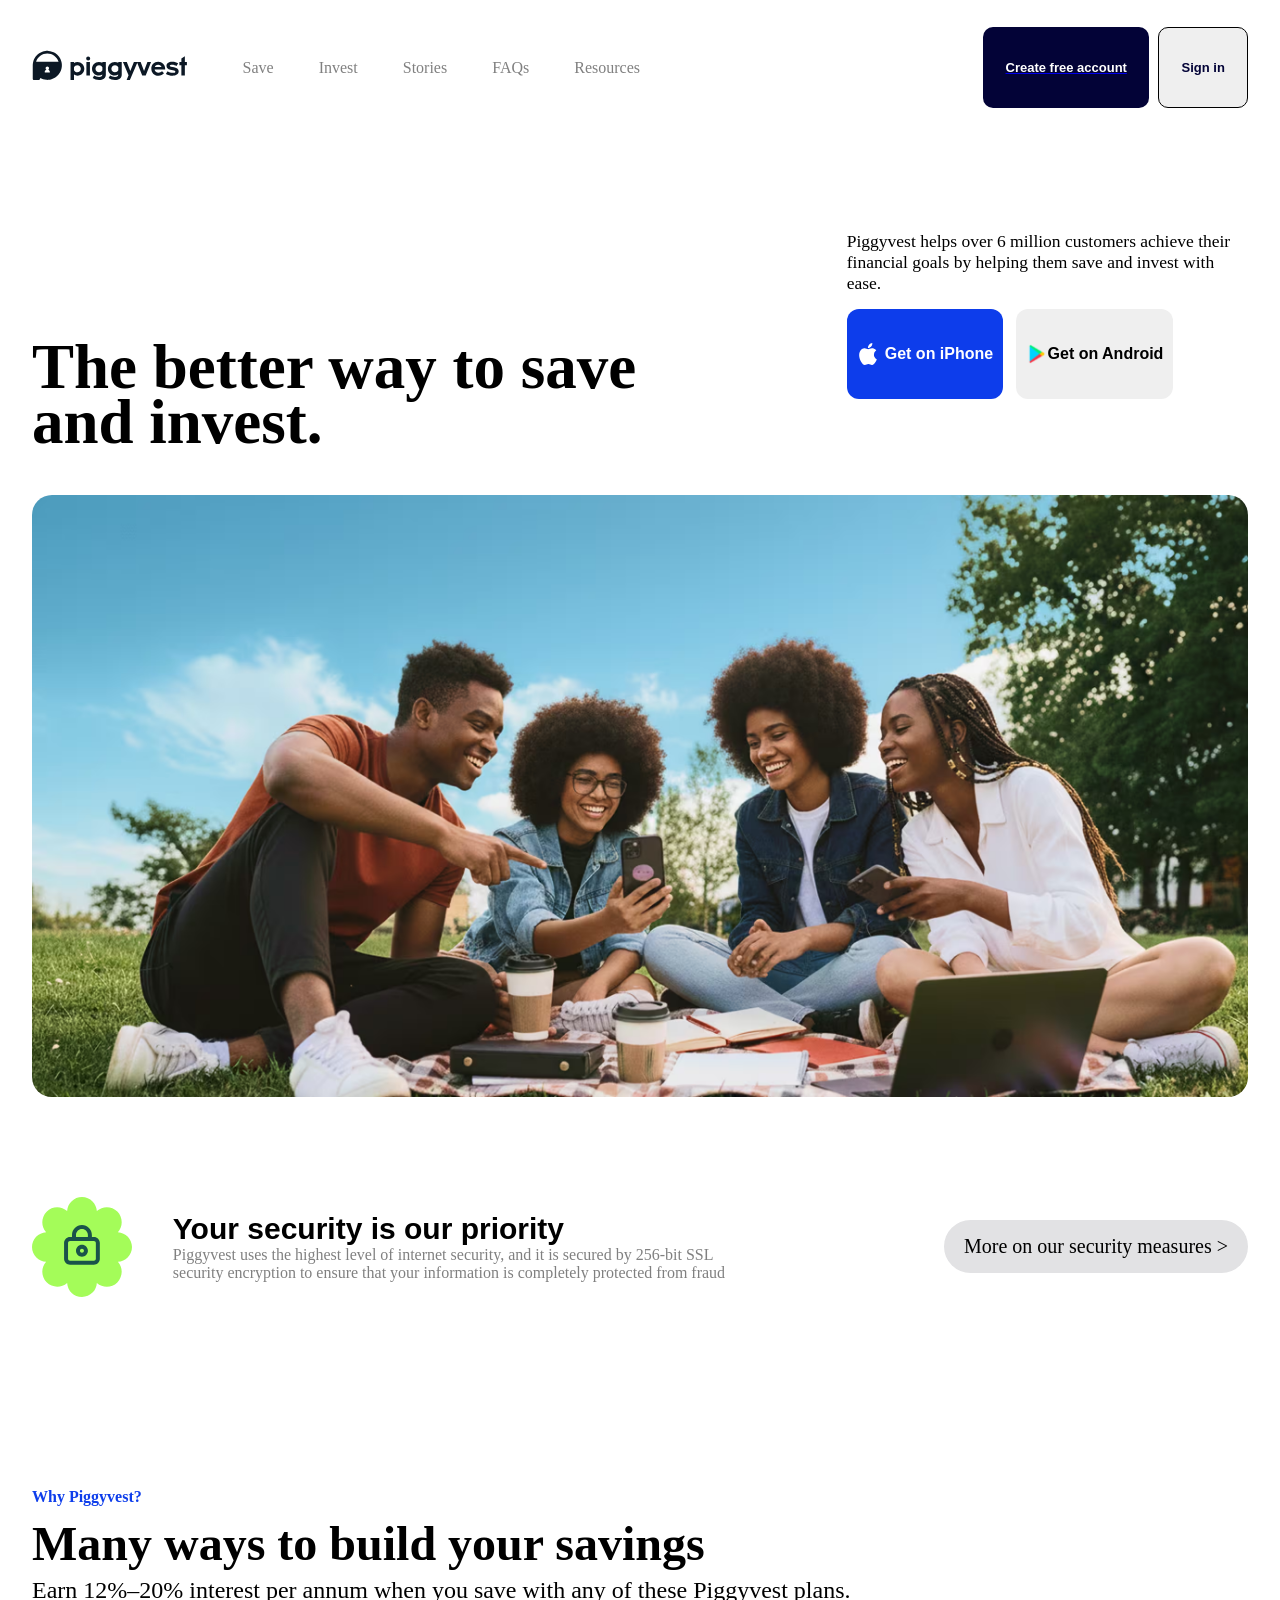
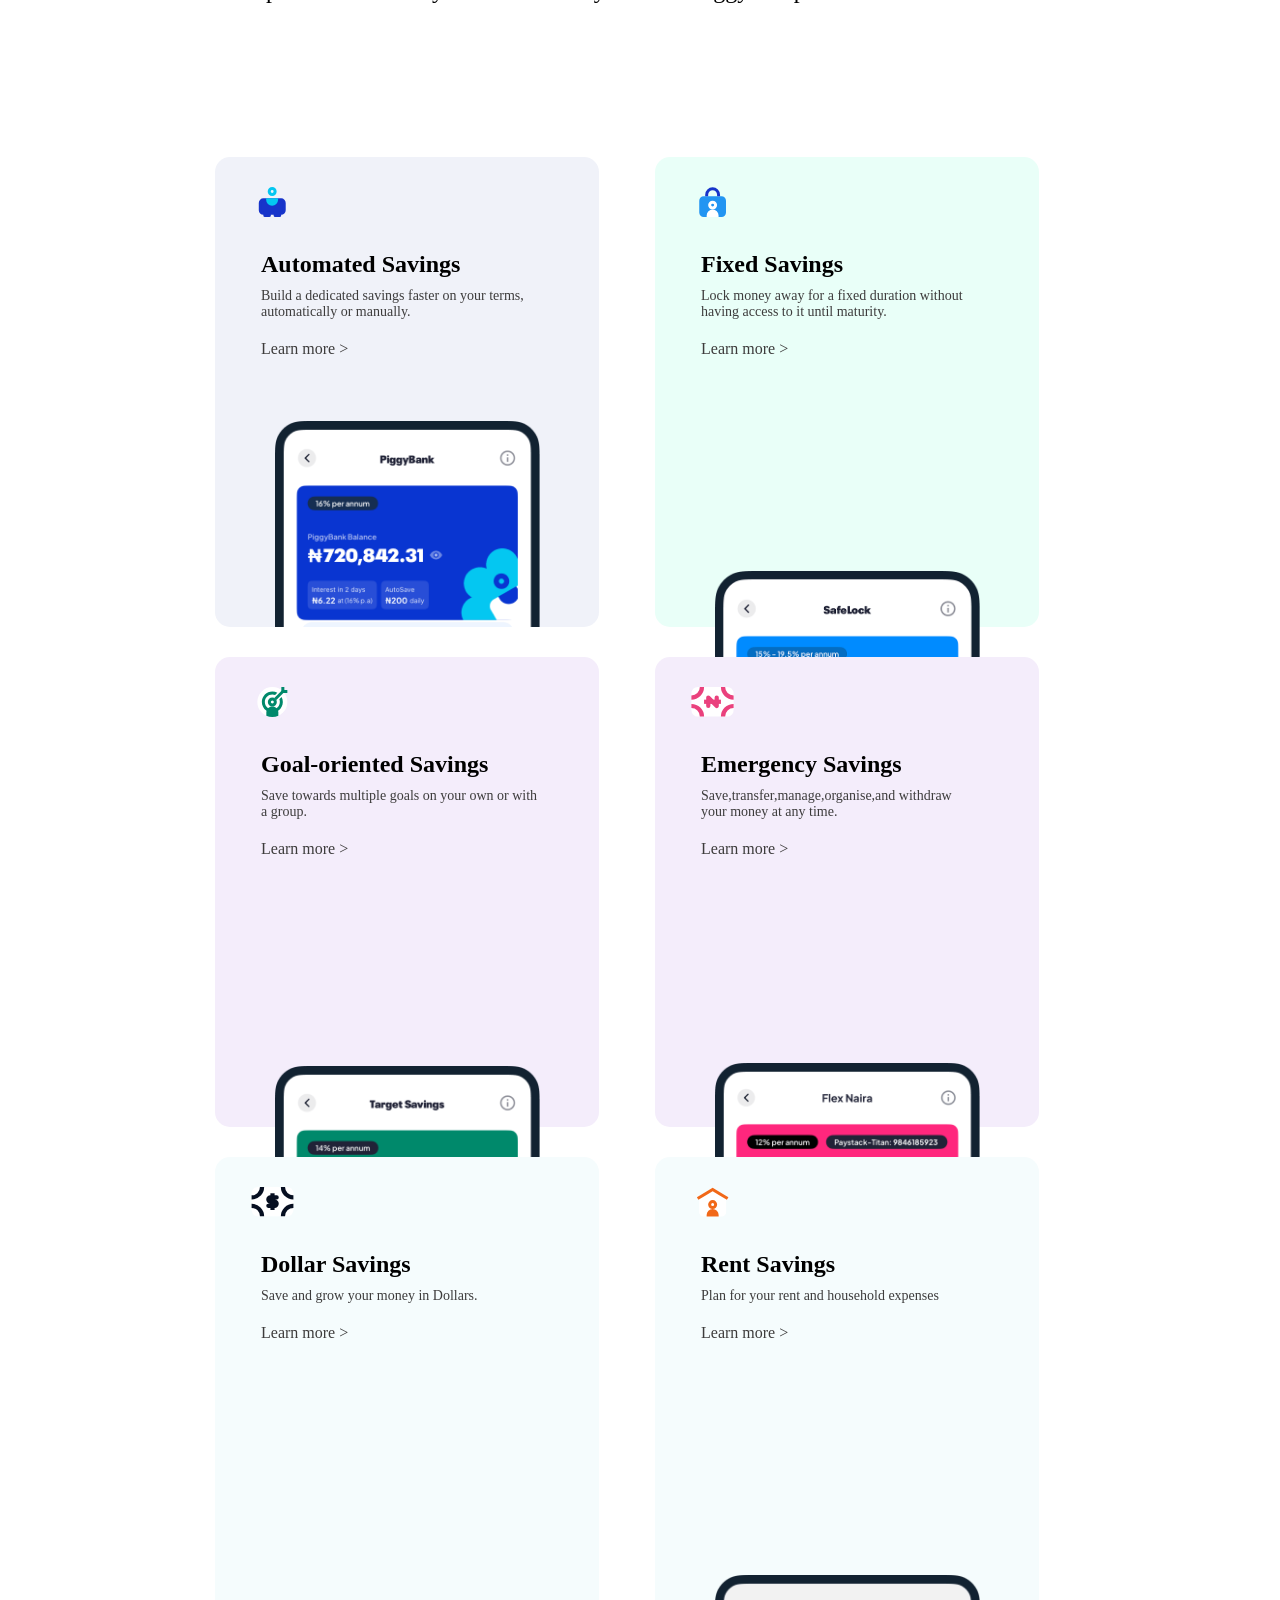
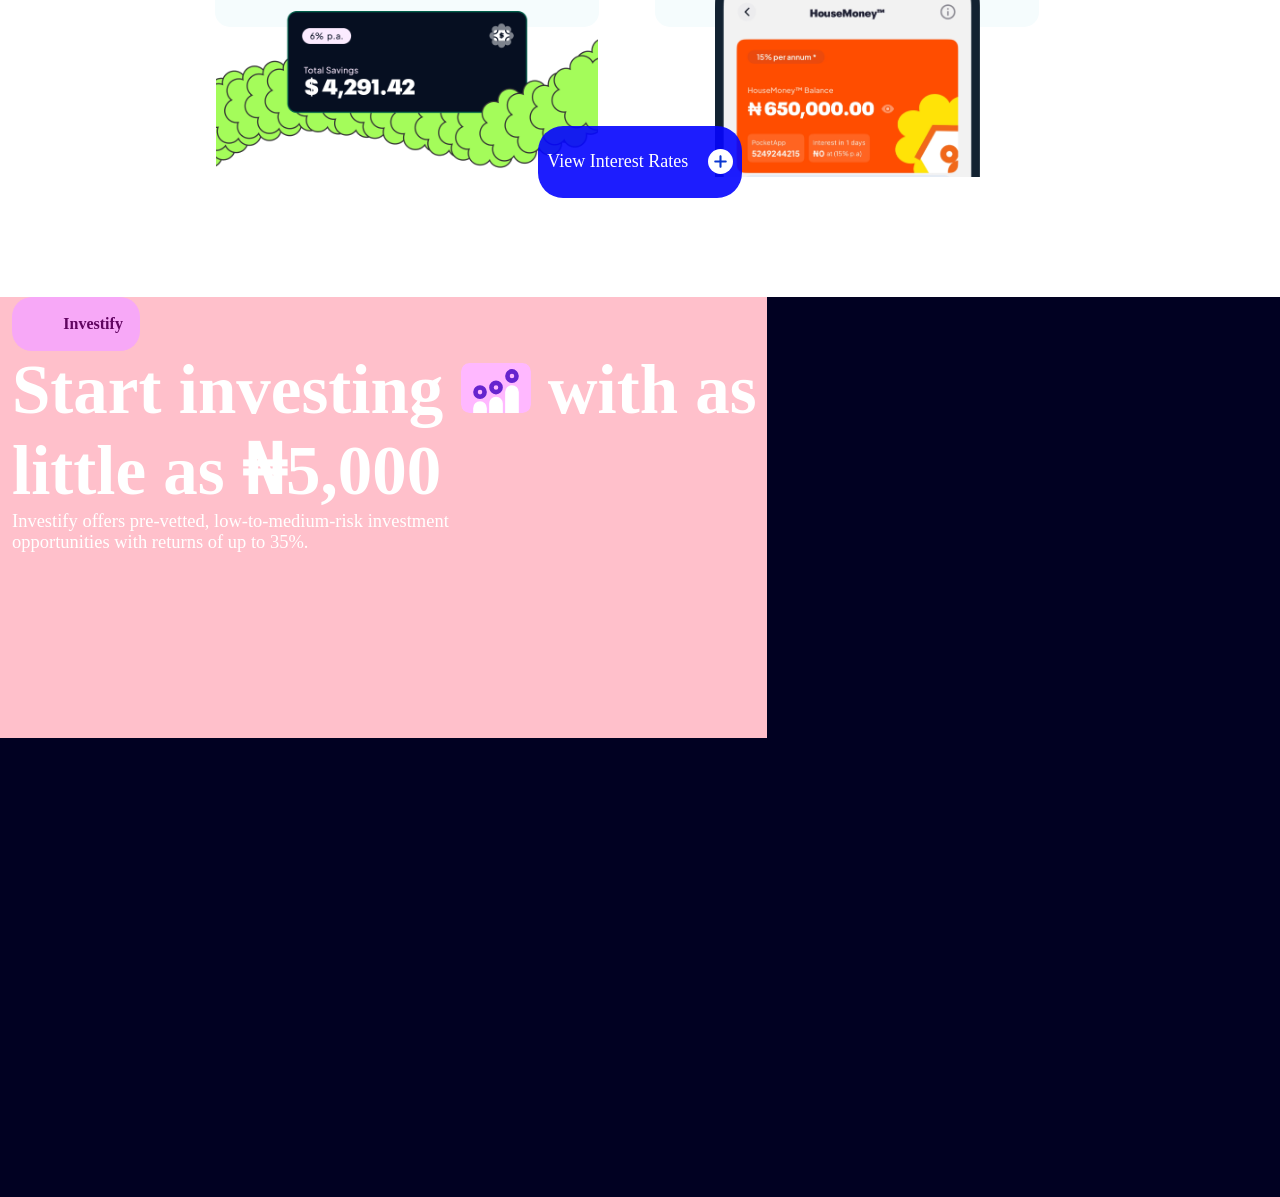
==== Piggyvest/practice.html @ fee8c59f "update" ====
<!DOCTYPE html>
<html lang="en">
<head>
    <meta charset="UTF-8">
    <meta name="viewport" content="width=device-width, initial-scale=1.0">
    <title>Praise clone piggyvest</title>
    <link rel="stylesheet" href="./practice.css">
</head>
<body>
    <div class="header">
        <div class="sub_header">
            <div class="mini_header1">
                <div>
                    <img src="./img/logo_08e6965627.svg" alt="" width="155px" height="95px">
                </div>
                <div style="display: flex;gap: 45px;font-weight: normal;color: grey;">
                    <nav>Save</nav>
                    <nav>Invest</nav>
                    <nav>Stories</nav>
                    <nav>FAQs</nav>
                    <nav>Resources</nav>
                </div>
            </div>
            <div class="mini_header2">
                <a href="create.html" target="_blank"><button class="but">Create free account</button></a>
                <button class="but1">Sign in</button>
            </div>
        </div>
    </div>
    <div class="euro">
        <div class="euro1">
            <div class="mini_euro1">The better way to save<br/> and invest.</div>
            <div class="mini_euro2">
                <span>Piggyvest helps over 6 million customers achieve their<br/> financial goals by helping them save and invest with<br/> ease.</span>
                <div style="display: flex;gap: 13px;">
                    <button style="height: 10vh;border-radius: 12px;width: 39%;border: none;color: white;background-color: #0d3deb;font-weight: bold;font-size: 16px;display: flex;align-items: center;justify-content: space-around;padding:7px;">
                        <img src="./img/white_Apple_Logo_768cf7ce21.svg" alt="" width="22px" height="22px">
                        <span>Get on iPhone</span>
                    </button>
                <button style="height: 10vh;border-radius: 12px;width: 39%;border: none;color: white;font-weight: bold;font-size: 16px;color: black;display: flex;align-items: center;justify-content: center;">
                    <img src="./img/google_icon_9867fc9be6.svg" alt="" width="22px" height="22px">
                    <span>Get on Android</span>
                </button>
                </div>
            </div>
        </div>
    </div>
    <div class="pix">
        <img src="./img/headerBGhome-9c6bf21c25fa09992d4dffc8395557b0.avif" alt="" width="95%" height="100%" style="border-radius: 20px;">
    </div>
    <div style="width: 100%;height: 300px;display: flex;align-items: center;justify-content: center;">
        <div style="width: 95%;height: 50%;display: flex;align-items: center;justify-content: space-between;">
            <div class="middle">
                <div style="position: relative;width: 100px;height: 100px;">
                    <img src="./img/download.svg" alt="" width="100" height="100">
                    <img src="./img/download (2).svg" alt="" width="40" height="40" 
                    style="position: absolute;top: 28px;left: 30px;">
                </div>
                <div class="middle2">
                    <span style="font-weight: bolder;font-size: 30px;font-family: 'Gill Sans', 'Gill Sans MT', Calibri, 'Trebuchet MS', sans-serif;">Your security is our priority</span>
                    <span style="color: grey;">Piggyvest uses the highest level of internet security, and it is secured by 256-bit SSL<br/>security encryption to ensure that your information is completely protected from fraud</span>
                </div>
            </div>
            <div class="middle1">More on our security measures ></div>
        </div>
    </div>
    <div style="width: 100%;height: 40vh;display: flex;align-items: center;justify-content: center;">
        <div style="width: 95%;height: 23vh;display: flex;flex-direction: column;line-height: 47px;">
            <span style="color: #0d3deb;font-weight: bold;">Why Piggyvest?</span>
            <span style="font-weight: bold;font-size: 48px;">Many ways to build your savings</span>
            <span style="font-weight: normal;font-size: 24px;">Earn 12%–20% interest per annum when you save with any of these Piggyvest plans.</span>
        </div>
    </div>
    <div style="display: grid;grid-template-columns: 1fr 1fr;padding-right: 215px;padding-left: 215px;gap: 30px;">
        <div class="box1">
            <div>
                <img src="./img/download (11).svg" alt="" width="55px" height="30px" style="padding: 30px;">
            </div>
            <div style="font-weight: bold;padding-left: 46px;font-size: 24px;">Automated Savings</div>
            <div style="padding-left: 46px;font-size: 14px;color: rgb(61, 60, 60);padding-top: 10px;">Build a dedicated savings faster on your terms,<br/>automatically or manually.</div>
            <div style="padding-left: 46px;padding-top: 20px;color: rgb(61, 60, 60);">Learn more ></div>
            <div style="display: flex;flex-direction: column;align-items: center;justify-content: flex-end;width: 30vw;height: 48vh;">
                <img src="img\offering1-cb2b395a20a4b251f5d895c8013f3d07.png" alt="" width="265px";height:255px;>
            </div>
        </div>
        <div class="box2">
            <div>
                <img src="img\download (4).svg" alt="" width="55px" height="30px" style="padding: 30px;">
            </div>
            <div style="font-weight: bold;padding-left: 46px;font-size: 24px;">Fixed Savings</div>
            <div style="padding-left: 46px;font-size: 14px;color: rgb(61, 60, 60);padding-top: 10px;">Lock money away for a fixed duration without<br/> having access to it until maturity.</div>
            <div style="padding-left: 46px;padding-top: 20px;color: rgb(61, 60, 60);">Learn more ></div>
            <div style="display: flex;flex-direction: column;align-items: center;justify-content: flex-end;width: 30vw;height: 45.6vh;">
                <img src="img\offering2-6d7fb33074543943139710e5000b175f.png" alt="" width="265px";height:255px;>
            </div>
        </div>
        <div class="box3">
            <div>
                <img src="img\download (5).svg" alt="" width="55px" height="30px" style="padding: 30px;">
            </div>
            <div style="font-weight: bold;padding-left: 46px;font-size: 24px;">Goal-oriented Savings</div>
            <div style="padding-left: 46px;font-size: 14px;color: rgb(61, 60, 60);padding-top: 10px;">Save towards multiple goals on your own or with<br/> a group.</div>
            <div style="padding-left: 46px;padding-top: 20px;color: rgb(61, 60, 60);">Learn more ></div>
            <div style="display: flex;flex-direction: column;align-items: center;justify-content: flex-end;width: 30vw;height: 45.6vh;">
                <img src="img\offering3-ea69ce49519e321e6f7310e0035ae69e.png" alt="" width="265px";height:255px;>
            </div>
        </div>
        <div class="box4">
            <div>
                <img src="img\download (6).svg" alt="" width="55px" height="30px" style="padding: 30px;">
            </div>
            <div style="font-weight: bold;padding-left: 46px;font-size: 24px;">Emergency Savings</div>
            <div style="padding-left: 46px;font-size: 14px;color: rgb(61, 60, 60);padding-top: 10px;">Save,transfer,manage,organise,and withdraw<br/> your money at any time.</div>
            <div style="padding-left: 46px;padding-top: 20px;color: rgb(61, 60, 60);">Learn more ></div>
            <div style="display: flex;flex-direction: column;align-items: center;justify-content: flex-end;width: 30vw;height: 45.6vh;">
                <img src="img\offering4-4c524eefdc2152fe7288ae5179c223c1.png" alt="" width="265px";height:255px;>
            </div>
        </div>
        <div class="box5">
            <div>
                <img src="img\download (7).svg" alt="" width="55px" height="30px" style="padding: 30px;">
            </div>
            <div style="font-weight: bold;padding-left: 46px;font-size: 24px;">Dollar Savings</div>
            <div style="padding-left: 46px;font-size: 14px;color: rgb(61, 60, 60);padding-top: 10px;">Save and grow your money in Dollars.</div>
            <div style="padding-left: 46px;padding-top: 20px;color: rgb(61, 60, 60);">Learn more ></div>
            <div style="display: flex;flex-direction: column;align-items: center;justify-content: flex-end;width: 30vw;height: 48.4vh;">
                <img src="img\offeringAlt5-05500e54811054e4ee8412fd6f15fd7f.png" alt="" width="382px";height:255px;>
            </div>
        </div>
        <div class="box6">
            <div>
                <img src="img\download (8).svg" alt="" width="55px" height="30px" style="padding: 30px;">
            </div>
            <div style="font-weight: bold;padding-left: 46px;font-size: 24px;">Rent Savings</div>
            <div style="padding-left: 46px;font-size: 14px;color: rgb(61, 60, 60);padding-top: 10px;">Plan for your rent and household expenses</div>
            <div style="padding-left: 46px;padding-top: 20px;color: rgb(61, 60, 60);">Learn more ></div>
            <div style="display: flex;flex-direction: column;align-items: center;justify-content: flex-end;width: 30vw;height: 48.4vh;">
                <img src="img\offering6-2c8d8b9aa82e86b0293ed3cc7f2312f6.avif" alt="" width="265px";height:255px;>
            </div>
        </div>
    </div>
    <div  style="display: flex;justify-content: center;align-items: center;width: 100%;height: 30vh;"> 
            <span style="width: 16%;height: 8vh;background-color: rgba(5, 5, 254, 0.902);border-radius: 25px;display: flex;align-items: center;justify-content: space-around;color: white;">
                <div style="font-size: 18px;font-weight: normal;">View Interest Rates</div>
                <img src="img\download (12).svg" alt="" width="25px" height="25px">
            </span>
        </div>
        <div class="middle10">
            <div style="display: flex;flex-direction: column;width: 59%;height: 49vh;padding-left: 12px;background-color: pink;">
                <span style="width: 10vw;height: 6vh;background-color: rgb(247, 168, 247);border-radius: 20px;display: flex;align-items: center;justify-content: space-around;">
                    <div></div>
                    <div style="font-weight: bold;color: rgb(96, 5, 96);">Investify</div>
                </span>
                <span style="font-size: 69px;font-weight: bold;color: white;">Start investing <span><img src="img\download (14).svg" alt="" width="70px;height:50px;"></span> with as<br/> little as ₦5,000</span>
                <span style="font-size: 18.5px;color: white;font-weight: 00;">Investify offers pre-vetted, low-to-medium-risk investment<br/> opportunities with returns of up to 35%.</span>
            </div>
        </div>
</body>
</html>
---- Piggyvest/practice.css ----
*{
    margin:0;
    padding:0;
}
.header{
    width: 100%;
    height: 15vh;
    background-color: white;
    display: flex;
    align-items: center;
    justify-content: center;
}
.sub_header{
    width: 95%;
    height: 13vh;
    display: flex;
    align-items: center;
    justify-content: space-between;
}
.mini_header1{
    width: 50%;
    height: 13vh;
    display: flex;
    align-items: center;
    justify-content: space-between;
}
.mini_header2{
    width: 40%;
    height: 13vh;
    display: flex;
    align-items: center;
    justify-content: end;
    gap: 9px;
}
.but{
    width: 13vw;
    height: 9vh;
    display: flex;
    align-items: center;
    justify-content: center;
    padding: 12px;
    border: none;
    border-radius: 10px;
    font-weight: bold;
    font-size: 13px;
    color: white;
    cursor: pointer;
    background-color: rgb(3, 3, 55);
}
.but1{
    width: 7vw;
    height: 9vh;
    border: 1px solid black;
    display: flex;
    font-size: 13px;
    font-weight: bold;
    align-items: center;
    justify-content: center;
    padding: 12px;
    border-radius: 10px;
    cursor: pointer;
    color: rgb(3, 3, 55);
}
.euro{
    width: 100%;
    height: 40vh;
    display: flex;
    justify-content: center;
    align-items: center;
}
.euro1{
    width: 95%;
    height: 35vh;
    display: flex;
    justify-content: space-between;
    align-items: center;
}
.mini_euro1{
    width: 51%;
    height: 30vh;
    line-height: 55px;
    font-weight: bold;
    font-size: 63px;
    display: flex;
    align-items: end;
}
.mini_euro2{
    width: 33%;
    height: 30vh;
    display: flex;
    font-size: 17.5px;
    gap: 15px;
    justify-content: center;
    flex-direction: column;
}
.pix{
    width: 100%;
    height: 60%;
    display: flex;
    align-items: center;
    justify-content: center;
}

/* .img1{
    height: 70%;
    width: 90%;
    background-image: url('./img/headerBGhome-9c6bf21c25fa09992d4dffc8395557b0.avif');
    background-position: center;
    background-size: cover;
    background-repeat: no-repeat;
    display: flex;
    justify-content: center;
    align-items: center;
} */
.middle{
    width: 57%;
    height: 60%;
    display: flex;
    align-items: center;
    justify-content: space-between;
}
.middle1{
    width: 25%;
    height: 35%;
    border-radius: 35px;
    display: flex;
    align-items: center;
    justify-content: center;
    font-size: 20px;
    font-weight: normal;
    background-color: rgb(226, 226, 228);
}
.middle2{
    display: flex;
    flex-direction: column;
    justify-content: center;
}
.box1{
    height: 470px;
    border-radius: 15px;
    display: flex;
    width: 30vw;
    background-color: rgb(240, 242, 249);
    flex-direction: column;
    transition: transform 0.6s ease,box-shadow 0.6s ease;
}
.box1:hover, .box2:hover, .box3:hover, .box4:hover, .box5:hover,.box6:hover{
    transform:skewX(-2deg);
    box-shadow: 0 15px 30px rgba(0,0,0,0.15);
    background-color: rgb(233, 253, 255);

}
.box2{
    height: 470px;
    border-radius: 15px;
    width: 30vw;
    background-color: rgb(233, 255, 248);
    transition: transform 0.6s ease,box-shadow 0.6s ease;
}
.box3{
    height: 470px;
    border-radius: 15px;
    width: 30vw;
    background-color: rgb(244, 237, 251);
    transition: transform 0.6s ease,box-shadow 0.6s ease;
}
.box4{
    height: 470px;
    border-radius: 15px;
    width: 30vw;
    background-color: rgb(244, 237, 251);
    transition: transform 0.6s ease,box-shadow 0.6s ease;
}
.box5{
    height: 470px;
    border-radius: 15px;
    width: 30vw;
    background-color: rgb(245, 252, 253);
    transition: transform 0.6s ease,box-shadow 0.6s ease;
}
.box6{
    height: 470px;
    border-radius: 15px;
    width: 30vw;
    background-color: rgb(245, 252, 253);
    transition: transform 0.6s ease,box-shadow 0.6s ease;
}
.middle10{
    width: 100%;
    height: 100vh;
    background-color: rgb(1, 1, 34);
}
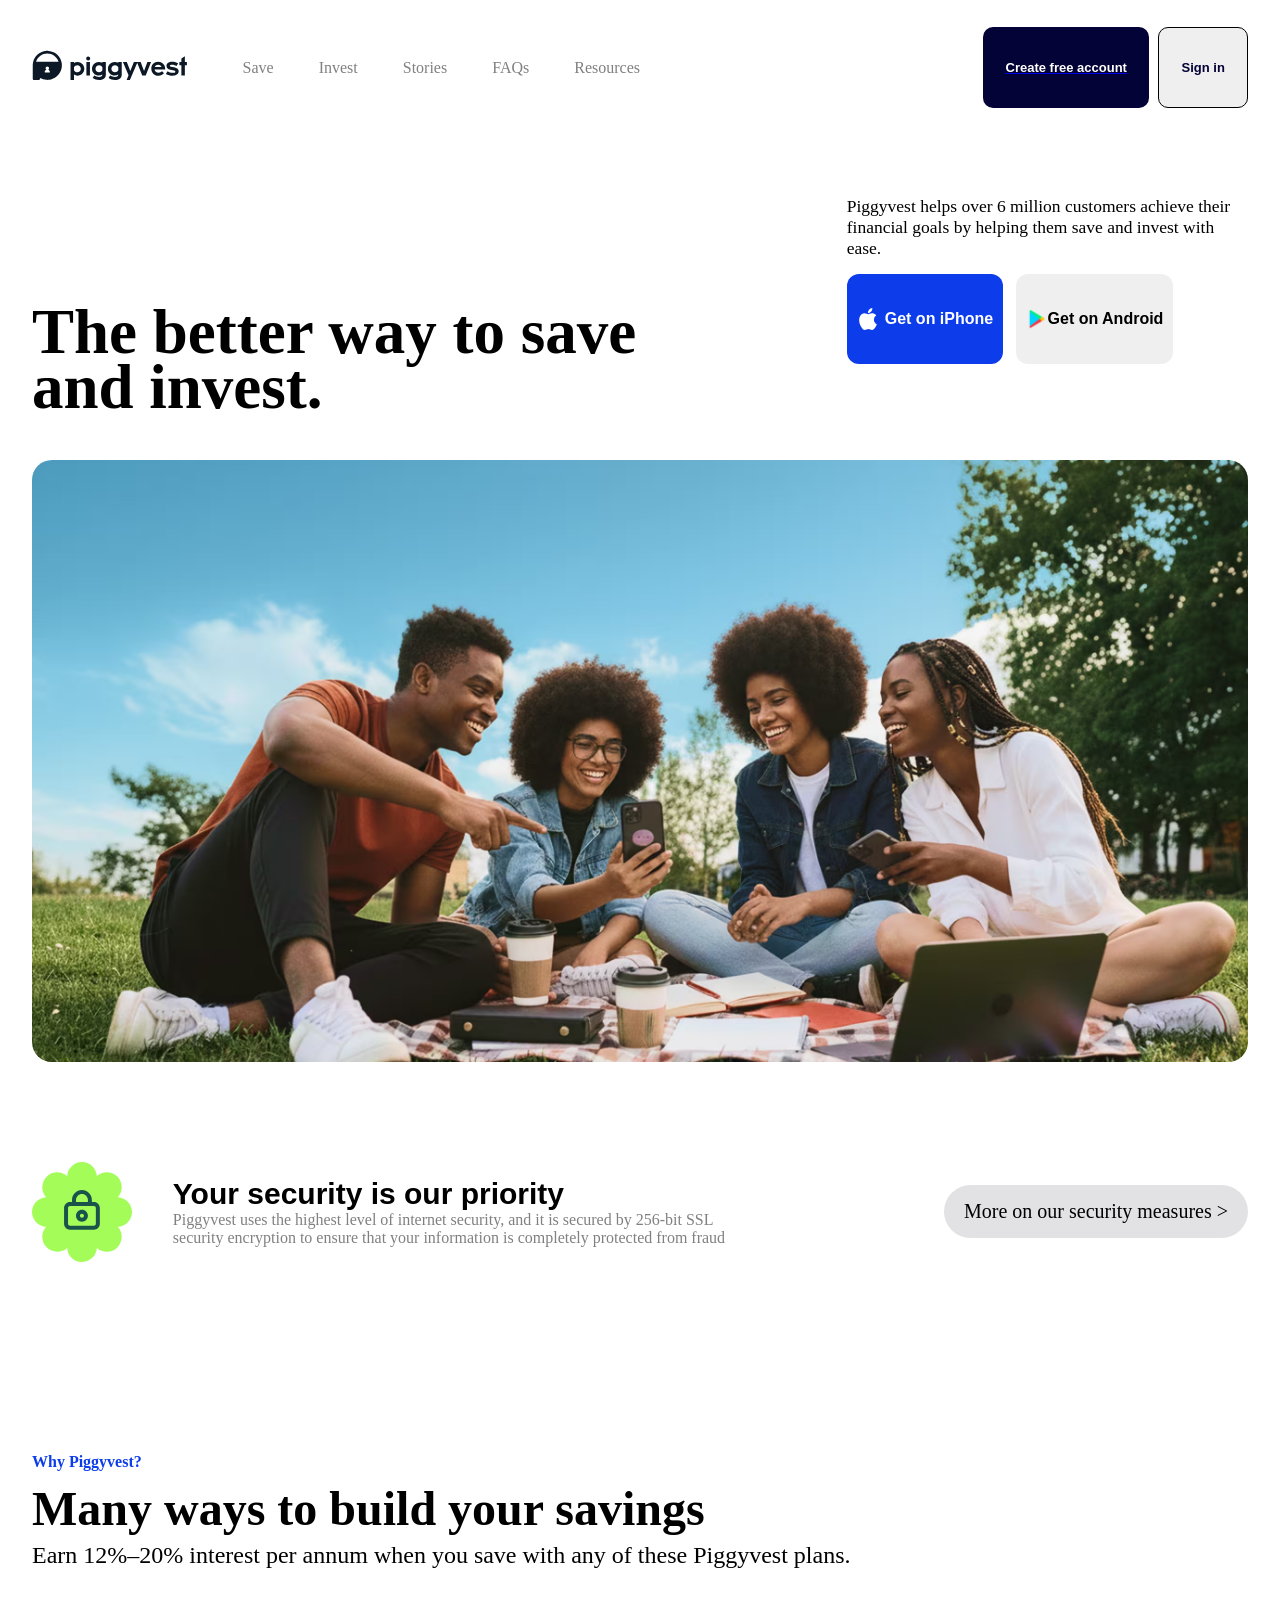
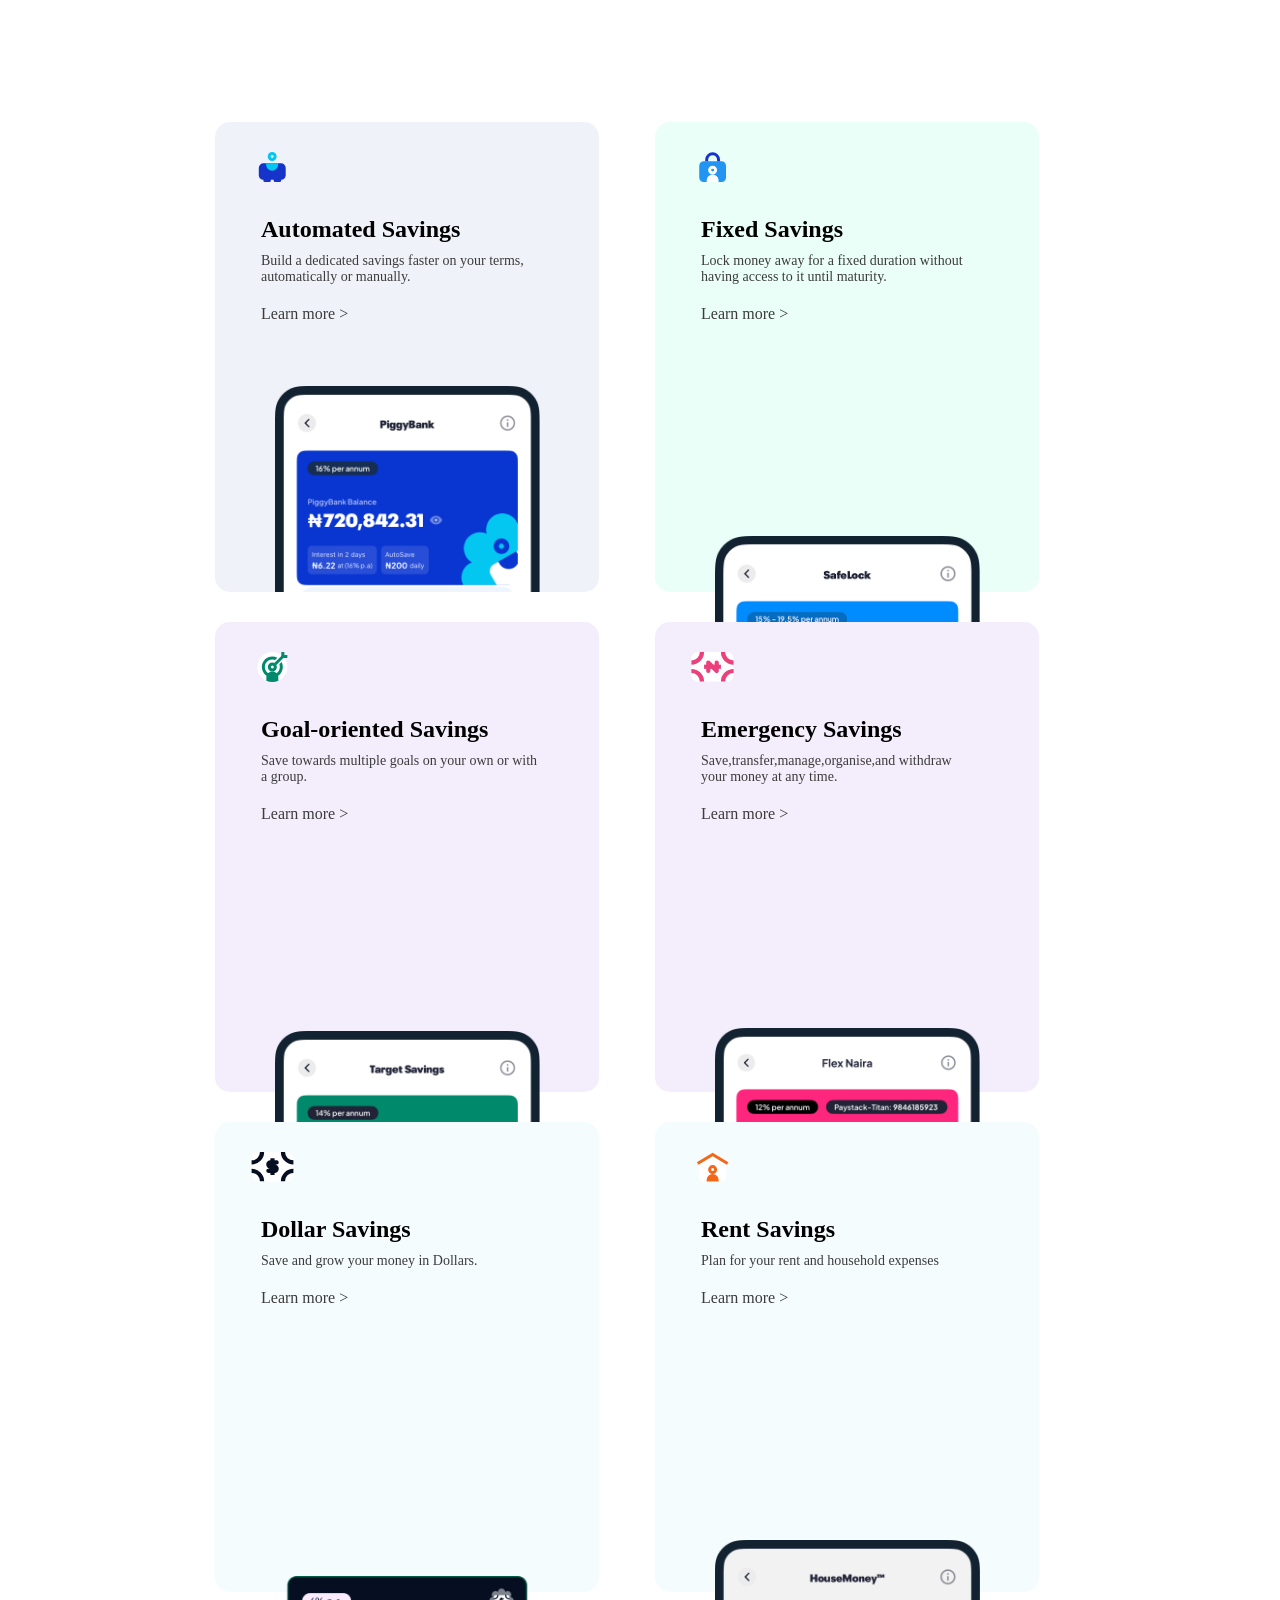
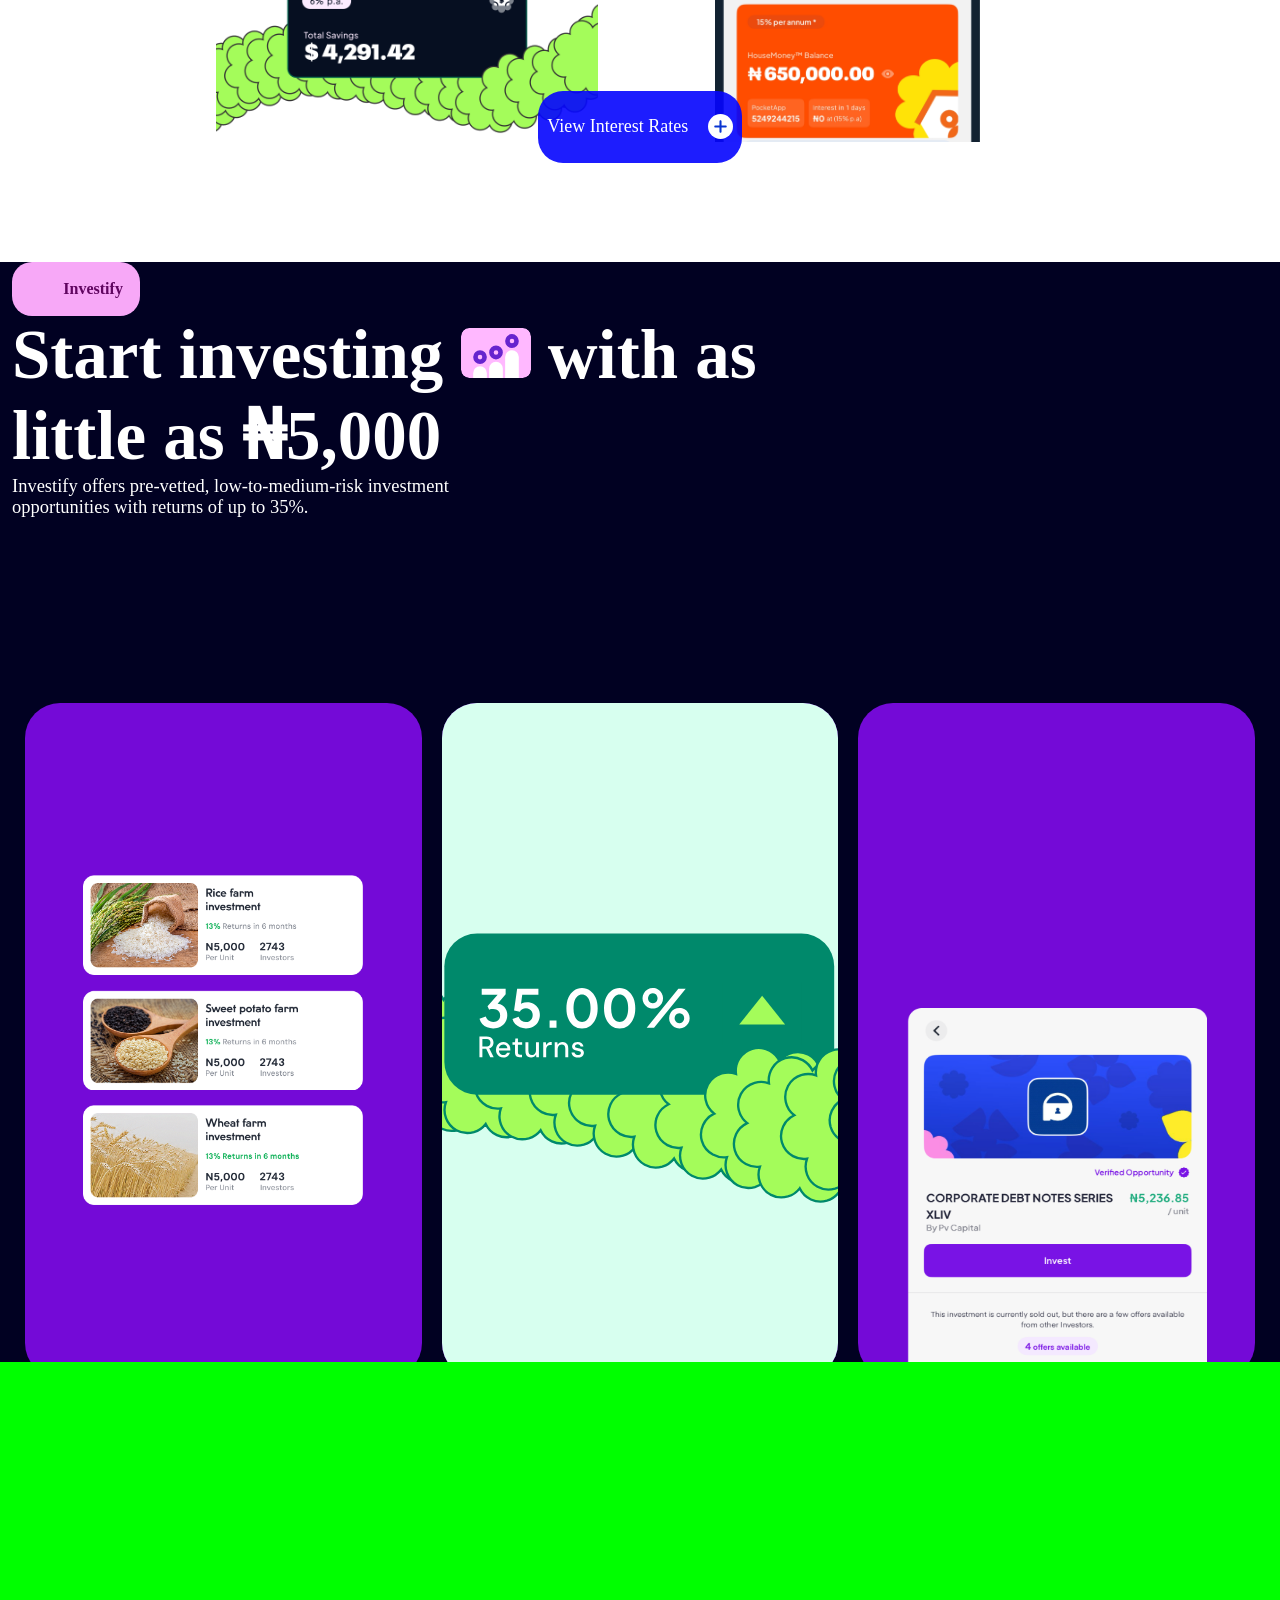
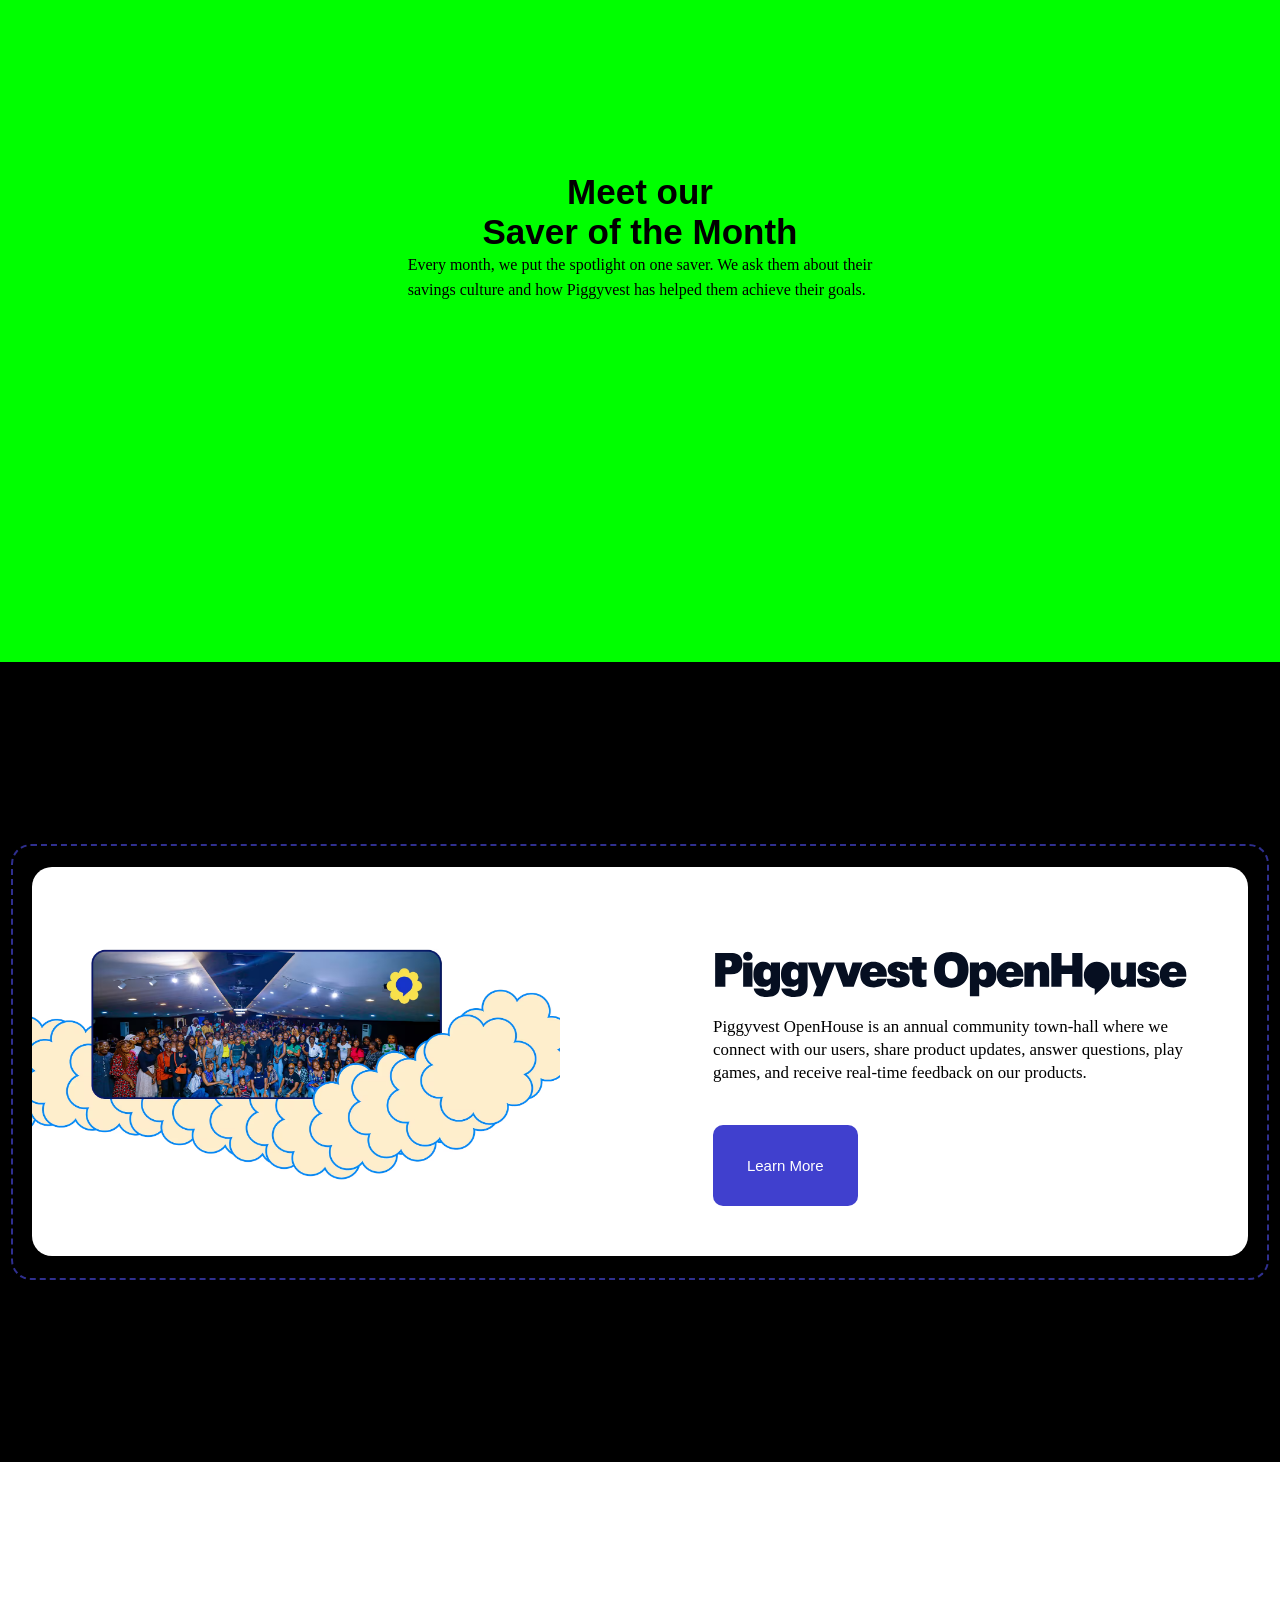
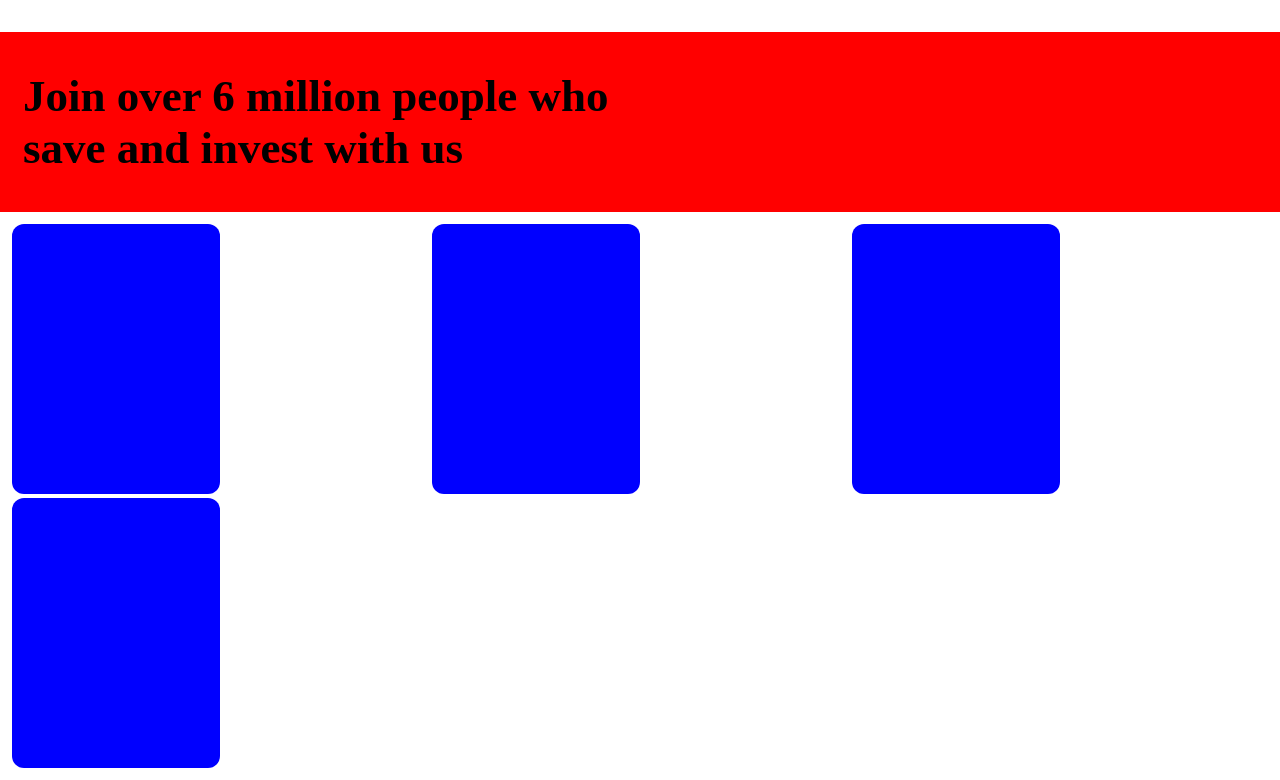
==== commit 0bf30a75: "updated" ====
--- a/Piggyvest/practice.html
+++ b/Piggyvest/practice.html
@@ -1,159 +1,784 @@
-<!DOCTYPE html>
+<!doctype html>
 <html lang="en">
-<head>
-    <meta charset="UTF-8">
-    <meta name="viewport" content="width=device-width, initial-scale=1.0">
+  <head>
+    <meta charset="UTF-8" />
+    <meta name="viewport" content="width=device-width, initial-scale=1.0" />
     <title>Praise clone piggyvest</title>
-    <link rel="stylesheet" href="./practice.css">
-</head>
-<body>
+    <link rel="stylesheet" href="./practice.css" />
+  </head>
+  <body>
     <div class="header">
-        <div class="sub_header">
-            <div class="mini_header1">
-                <div>
-                    <img src="./img/logo_08e6965627.svg" alt="" width="155px" height="95px">
-                </div>
-                <div style="display: flex;gap: 45px;font-weight: normal;color: grey;">
-                    <nav>Save</nav>
-                    <nav>Invest</nav>
-                    <nav>Stories</nav>
-                    <nav>FAQs</nav>
-                    <nav>Resources</nav>
-                </div>
+      <div class="sub_header">
+        <div class="mini_header1">
+          <div>
+            <img
+              src="./img/logo_08e6965627.svg"
+              alt=""
+              width="155px"
+              height="95px"
+            />
+          </div>
+          <div
+            style="display: flex; gap: 45px; font-weight: normal; color: grey"
+          >
+            <nav>Save</nav>
+            <nav>Invest</nav>
+            <nav>Stories</nav>
+            <nav>FAQs</nav>
+            <nav>Resources</nav>
+          </div>
+        </div>
+        <div class="mini_header2">
+          <a href="create.html" target="_blank"
+            ><button class="but">Create free account</button></a
+          >
+          <button class="but1">Sign in</button>
+        </div>
+      </div>
+    </div>
+    <div class="euro">
+      <div class="euro1">
+        <div class="mini_euro1">
+          The better way to save<br />
+          and invest.
+        </div>
+        <div class="mini_euro2">
+          <span
+            >Piggyvest helps over 6 million customers achieve their<br />
+            financial goals by helping them save and invest with<br />
+            ease.</span
+          >
+          <div style="display: flex; gap: 13px">
+            <button
+              style="
+                height: 10vh;
+                border-radius: 12px;
+                width: 39%;
+                border: none;
+                color: white;
+                background-color: #0d3deb;
+                font-weight: bold;
+                font-size: 16px;
+                display: flex;
+                align-items: center;
+                justify-content: space-around;
+                padding: 7px;
+              "
+            >
+              <img
+                src="./img/white_Apple_Logo_768cf7ce21.svg"
+                alt=""
+                width="22px"
+                height="22px"
+              />
+              <span>Get on iPhone</span>
+            </button>
+            <button
+              style="
+                height: 10vh;
+                border-radius: 12px;
+                width: 39%;
+                border: none;
+                color: white;
+                font-weight: bold;
+                font-size: 16px;
+                color: black;
+                display: flex;
+                align-items: center;
+                justify-content: center;
+              "
+            >
+              <img
+                src="./img/google_icon_9867fc9be6.svg"
+                alt=""
+                width="22px"
+                height="22px"
+              />
+              <span>Get on Android</span>
+            </button>
+          </div>
+        </div>
+      </div>
+    </div>
+    <div class="pix">
+      <img
+        src="./img/headerBGhome-9c6bf21c25fa09992d4dffc8395557b0.avif"
+        alt=""
+        width="95%"
+        height="100%"
+        style="border-radius: 20px"
+      />
+    </div>
+    <div
+      style="
+        width: 100%;
+        height: 300px;
+        display: flex;
+        align-items: center;
+        justify-content: center;
+      "
+    >
+      <div
+        style="
+          width: 95%;
+          height: 50%;
+          display: flex;
+          align-items: center;
+          justify-content: space-between;
+        "
+      >
+        <div class="middle">
+          <div style="position: relative; width: 100px; height: 100px">
+            <img src="./img/download.svg" alt="" width="100" height="100" />
+            <img
+              src="./img/download (2).svg"
+              alt=""
+              width="40"
+              height="40"
+              style="position: absolute; top: 28px; left: 30px"
+            />
+          </div>
+          <div class="middle2">
+            <span
+              style="
+                font-weight: bolder;
+                font-size: 30px;
+                font-family:
+                  &quot;Gill Sans&quot;, &quot;Gill Sans MT&quot;, Calibri,
+                  &quot;Trebuchet MS&quot;, sans-serif;
+              "
+              >Your security is our priority</span
+            >
+            <span style="color: grey"
+              >Piggyvest uses the highest level of internet security, and it is
+              secured by 256-bit SSL<br />security encryption to ensure that
+              your information is completely protected from fraud</span
+            >
+          </div>
+        </div>
+        <div class="middle1">More on our security measures ></div>
+      </div>
+    </div>
+    <div
+      style="
+        width: 100%;
+        height: 40vh;
+        display: flex;
+        align-items: center;
+        justify-content: center;
+      "
+    >
+      <div
+        style="
+          width: 95%;
+          height: 23vh;
+          display: flex;
+          flex-direction: column;
+          line-height: 47px;
+        "
+      >
+        <span style="color: #0d3deb; font-weight: bold">Why Piggyvest?</span>
+        <span style="font-weight: bold; font-size: 48px"
+          >Many ways to build your savings</span
+        >
+        <span style="font-weight: normal; font-size: 24px"
+          >Earn 12%–20% interest per annum when you save with any of these
+          Piggyvest plans.</span
+        >
+      </div>
+    </div>
+    <div
+      style="
+        display: grid;
+        grid-template-columns: 1fr 1fr;
+        padding-right: 215px;
+        padding-left: 215px;
+        gap: 30px;
+      "
+    >
+      <div class="box1">
+        <div>
+          <img
+            src="./img/download (11).svg"
+            alt=""
+            width="55px"
+            height="30px"
+            style="padding: 30px"
+          />
+        </div>
+        <div style="font-weight: bold; padding-left: 46px; font-size: 24px">
+          Automated Savings
+        </div>
+        <div
+          style="
+            padding-left: 46px;
+            font-size: 14px;
+            color: rgb(61, 60, 60);
+            padding-top: 10px;
+          "
+        >
+          Build a dedicated savings faster on your terms,<br />automatically or
+          manually.
+        </div>
+        <div
+          style="padding-left: 46px; padding-top: 20px; color: rgb(61, 60, 60)"
+        >
+          Learn more >
+        </div>
+        <div
+          style="
+            display: flex;
+            flex-direction: column;
+            align-items: center;
+            justify-content: flex-end;
+            width: 30vw;
+            height: 48vh;
+          "
+        >
+          <img
+            src="img\offering1-cb2b395a20a4b251f5d895c8013f3d07.png"
+            alt=""
+            width="265px"
+            ;height:255px;
+          />
+        </div>
+      </div>
+      <div class="box2">
+        <div>
+          <img
+            src="img\download (4).svg"
+            alt=""
+            width="55px"
+            height="30px"
+            style="padding: 30px"
+          />
+        </div>
+        <div style="font-weight: bold; padding-left: 46px; font-size: 24px">
+          Fixed Savings
+        </div>
+        <div
+          style="
+            padding-left: 46px;
+            font-size: 14px;
+            color: rgb(61, 60, 60);
+            padding-top: 10px;
+          "
+        >
+          Lock money away for a fixed duration without<br />
+          having access to it until maturity.
+        </div>
+        <div
+          style="padding-left: 46px; padding-top: 20px; color: rgb(61, 60, 60)"
+        >
+          Learn more >
+        </div>
+        <div
+          style="
+            display: flex;
+            flex-direction: column;
+            align-items: center;
+            justify-content: flex-end;
+            width: 30vw;
+            height: 45.6vh;
+          "
+        >
+          <img
+            src="img\offering2-6d7fb33074543943139710e5000b175f.png"
+            alt=""
+            width="265px"
+            ;height:255px;
+          />
+        </div>
+      </div>
+      <div class="box3">
+        <div>
+          <img
+            src="img\download (5).svg"
+            alt=""
+            width="55px"
+            height="30px"
+            style="padding: 30px"
+          />
+        </div>
+        <div style="font-weight: bold; padding-left: 46px; font-size: 24px">
+          Goal-oriented Savings
+        </div>
+        <div
+          style="
+            padding-left: 46px;
+            font-size: 14px;
+            color: rgb(61, 60, 60);
+            padding-top: 10px;
+          "
+        >
+          Save towards multiple goals on your own or with<br />
+          a group.
+        </div>
+        <div
+          style="padding-left: 46px; padding-top: 20px; color: rgb(61, 60, 60)"
+        >
+          Learn more >
+        </div>
+        <div
+          style="
+            display: flex;
+            flex-direction: column;
+            align-items: center;
+            justify-content: flex-end;
+            width: 30vw;
+            height: 45.6vh;
+          "
+        >
+          <img
+            src="img\offering3-ea69ce49519e321e6f7310e0035ae69e.png"
+            alt=""
+            width="265px"
+            ;height:255px;
+          />
+        </div>
+      </div>
+      <div class="box4">
+        <div>
+          <img
+            src="img\download (6).svg"
+            alt=""
+            width="55px"
+            height="30px"
+            style="padding: 30px"
+          />
+        </div>
+        <div style="font-weight: bold; padding-left: 46px; font-size: 24px">
+          Emergency Savings
+        </div>
+        <div
+          style="
+            padding-left: 46px;
+            font-size: 14px;
+            color: rgb(61, 60, 60);
+            padding-top: 10px;
+          "
+        >
+          Save,transfer,manage,organise,and withdraw<br />
+          your money at any time.
+        </div>
+        <div
+          style="padding-left: 46px; padding-top: 20px; color: rgb(61, 60, 60)"
+        >
+          Learn more >
+        </div>
+        <div
+          style="
+            display: flex;
+            flex-direction: column;
+            align-items: center;
+            justify-content: flex-end;
+            width: 30vw;
+            height: 45.6vh;
+          "
+        >
+          <img
+            src="img\offering4-4c524eefdc2152fe7288ae5179c223c1.png"
+            alt=""
+            width="265px"
+            ;height:255px;
+          />
+        </div>
+      </div>
+      <div class="box5">
+        <div>
+          <img
+            src="img\download (7).svg"
+            alt=""
+            width="55px"
+            height="30px"
+            style="padding: 30px"
+          />
+        </div>
+        <div style="font-weight: bold; padding-left: 46px; font-size: 24px">
+          Dollar Savings
+        </div>
+        <div
+          style="
+            padding-left: 46px;
+            font-size: 14px;
+            color: rgb(61, 60, 60);
+            padding-top: 10px;
+          "
+        >
+          Save and grow your money in Dollars.
+        </div>
+        <div
+          style="padding-left: 46px; padding-top: 20px; color: rgb(61, 60, 60)"
+        >
+          Learn more >
+        </div>
+        <div
+          style="
+            display: flex;
+            flex-direction: column;
+            align-items: center;
+            justify-content: flex-end;
+            width: 30vw;
+            height: 48.4vh;
+          "
+        >
+          <img
+            src="img\offeringAlt5-05500e54811054e4ee8412fd6f15fd7f.png"
+            alt=""
+            width="382px"
+            ;height:255px;
+          />
+        </div>
+      </div>
+      <div class="box6">
+        <div>
+          <img
+            src="img\download (8).svg"
+            alt=""
+            width="55px"
+            height="30px"
+            style="padding: 30px"
+          />
+        </div>
+        <div style="font-weight: bold; padding-left: 46px; font-size: 24px">
+          Rent Savings
+        </div>
+        <div
+          style="
+            padding-left: 46px;
+            font-size: 14px;
+            color: rgb(61, 60, 60);
+            padding-top: 10px;
+          "
+        >
+          Plan for your rent and household expenses
+        </div>
+        <div
+          style="padding-left: 46px; padding-top: 20px; color: rgb(61, 60, 60)"
+        >
+          Learn more >
+        </div>
+        <div
+          style="
+            display: flex;
+            flex-direction: column;
+            align-items: center;
+            justify-content: flex-end;
+            width: 30vw;
+            height: 48.4vh;
+          "
+        >
+          <img
+            src="img\offering6-2c8d8b9aa82e86b0293ed3cc7f2312f6.avif"
+            alt=""
+            width="265px"
+            ;height:255px;
+          />
+        </div>
+      </div>
+    </div>
+    <div
+      style="
+        display: flex;
+        justify-content: center;
+        align-items: center;
+        width: 100%;
+        height: 30vh;
+      "
+    >
+      <span
+        style="
+          width: 16%;
+          height: 8vh;
+          background-color: rgba(5, 5, 254, 0.902);
+          border-radius: 25px;
+          display: flex;
+          align-items: center;
+          justify-content: space-around;
+          color: white;
+        "
+      >
+        <div style="font-size: 18px; font-weight: normal">
+          View Interest Rates
+        </div>
+        <img src="img\download (12).svg" alt="" width="25px" height="25px" />
+      </span>
+    </div>
+    <div class="middle10">
+      <div
+        style="
+          display: flex;
+          flex-direction: column;
+          width: 59%;
+          height: 49vh;
+          padding-left: 12px;
+        "
+      >
+        <span
+          style="
+            width: 10vw;
+            height: 6vh;
+            background-color: rgb(247, 168, 247);
+            border-radius: 20px;
+            display: flex;
+            align-items: center;
+            justify-content: space-around;
+          "
+        >
+          <div></div>
+          <div style="font-weight: bold; color: rgb(96, 5, 96)">Investify</div>
+        </span>
+        <span style="font-size: 69px; font-weight: bold; color: white"
+          >Start investing
+          <span
+            ><img src="img\download (14).svg" alt="" width="70px;height:50px;"
+          /></span>
+          with as<br />
+          little as ₦5,000</span
+        >
+        <span style="font-size: 18.5px; color: white; font-weight: 00"
+          >Investify offers pre-vetted, low-to-medium-risk investment<br />
+          opportunities with returns of up to 35%.</span
+        >
+      </div>
+      <div class="gridd">
+        <div class="gridd1">
+          <div
+            style="
+              width: 100%;
+              height: 75vh;
+              display: flex;
+              flex-direction: column;
+              align-items: center;
+              justify-content: center;
+              gap: 15px;
+              background-color: rgb(116, 10, 215);
+              border-radius: 35px;
+            "
+          >
+            <img
+              src="./img/investCard1-bbafcf1c3eefcc6f5ba06acea239e7cf.png"
+              alt=""
+              width="280px"
+              height="100px"
+            />
+            <img
+              src="./img/investCard2-9d6afdf3df90a9ac8825cc66edefb776.png"
+              alt=""
+              width="280px"
+              height="100px"
+            />
+            <img
+              src="./img/investCard3-d83405afb60d0b9df9b463527820db6d.png"
+              alt=""
+              width="280px"
+              height="100px"
+            />
+          </div>
+          <p style="color: white; margin-top: 15px; font-weight: bold">
+            Flexible investment options
+          </p>
+          <div style="color: white; font-size: 16.8px">
+            Choose from a variety of plans designed to fit<br />
+            your financial goals, whether you prefer short-<br />term gains or
+            long-term growth.
+          </div>
+        </div>
+        <div class="gridd2">
+          <div
+            style="
+              width: 100%;
+              height: 75vh;
+              display: flex;
+              align-items: stretch;
+              background-color: rgb(116, 10, 215);
+              border-radius: 35px;
+            "
+          >
+            <img
+              src="./img/investifyTwo-2c1b79b87509604a07e1badd51d09ea4 (1).svg"
+              alt=""
+              style="
+                border-radius: 35px;
+                width: 100%;
+                height: 100%;
+                object-fit: cover;
+                display: block;
+              "
+            />
+          </div>
+          <p style="color: white; margin-top: 15px; font-weight: bold">
+            Competitive returns
+          </p>
+          <div style="color: white; font-size: 16.8px">
+            Benefit from high-yield investment opportunities<br />
+            that maximise your returns, helping you reach your<br />
+            financial targets faster.
+          </div>
+        </div>
+        <div class="gridd3">
+          <div
+            style="
+              width: 100%;
+              height: 75vh;
+              display: flex;
+              align-items: end;
+              justify-content: center;
+              background-color: rgb(116, 10, 215);
+              border-radius: 35px;
+            "
+          >
+            <img
+              src="./img/investifyThree-985fe110cf5f7b501002842ea5c218e2.png"
+              alt=""
+              width="300px"
+              height="370px"
+            />
+          </div>
+          <p style="color: white; margin-top: 15px; font-weight: bold">
+            Expertly curated investments
+          </p>
+          <div style="color: white; font-size: 16.8px">
+            Invest in carefully selected portfolios managed<br />
+            by experts to optimise your returns with minimal<br />
+            risk.
+          </div>
+        </div>
+      </div>
+    </div>
+    <div class="white">
+      <div class="video">
+        <iframe
+          src="https://www.youtube.com/embed/5MJVj5h4uoU?si=xnLUYAOgdSrqHY2K"
+          title="saver of the month"
+          allow="
+            accelerometer;
+            autoplay;
+            clipboard-write;
+            encrypted-media;
+            gyroscope;
+            picture-in-pictur;
+          "
+          referrerpolicy="strict-origin-when-cross-origin"
+          frameborder="0"
+          allowfullscreen
+        ></iframe>
+      </div>
+      <div
+        style="
+          font-weight: bold;
+          font-size: 35px;
+          text-align: center;
+          margin-top: 30px;
+          position: absolute;
+          top: 380px;
+          font-family: Arial, Helvetica, sans-serif;
+        "
+      >
+        Meet our<br />
+        Saver of the Month
+      </div>
+      <div style="position: absolute; top: 490px; line-height: 25px">
+        Every month, we put the spotlight on one saver. We ask them about
+        their<br />
+        savings culture and how Piggyvest has helped them achieve their goals.
+      </div>
+    </div>
+    <div
+      style="
+        width: 100%;
+        height: 800px;
+        background-color: black;
+        display: flex;
+        align-items: center;
+        justify-content: center;
+      "
+    >
+      <div
+        style="
+          width: 98%;
+          height: 54%;
+          border: 2px dashed rgba(82, 82, 249, 0.575);
+          border-radius: 20px;
+          display: flex;
+          align-items: center;
+          justify-content: center;
+        "
+      >
+        <div
+          style="
+            width: 97%;
+            height: 90%;
+            background-color: white;
+            border-radius: 20px;
+            display: flex;
+            align-items: center;
+            justify-content: space-between;
+          "
+        >
+          <div style="width: 44%; height: 58%">
+            <img
+              src="./img/cardBox1-63bf46c5c25194bf3fae4881ad465165.avif"
+              alt=""
+              width="528px"
+              height="247px"
+              style="object-fit: cover"
+            />
+          </div>
+          <div
+            style="
+              width: 44%;
+              height: 58%;
+              flex-direction: column;
+              display: flex;
+            "
+          >
+            <div>
+              <img
+                src="./img/homeOpenHSEDesktop-e0a8da474ff853c838518ff4ee76b7ca (2).svg"
+                alt=""
+                width="475px"
+                height="50px"
+              />
             </div>
-            <div class="mini_header2">
-                <a href="create.html" target="_blank"><button class="but">Create free account</button></a>
-                <button class="but1">Sign in</button>
+            <div style="line-height: 23px; font-size: 16.9px; margin-top: 12px">
+              Piggyvest OpenHouse is an annual community town-hall where we<br />
+              connect with our users, share product updates, answer questions,
+              play<br />
+              games, and receive real-time feedback on our products.
             </div>
-        </div>
-    </div>
-    <div class="euro">
-        <div class="euro1">
-            <div class="mini_euro1">The better way to save<br/> and invest.</div>
-            <div class="mini_euro2">
-                <span>Piggyvest helps over 6 million customers achieve their<br/> financial goals by helping them save and invest with<br/> ease.</span>
-                <div style="display: flex;gap: 13px;">
-                    <button style="height: 10vh;border-radius: 12px;width: 39%;border: none;color: white;background-color: #0d3deb;font-weight: bold;font-size: 16px;display: flex;align-items: center;justify-content: space-around;padding:7px;">
-                        <img src="./img/white_Apple_Logo_768cf7ce21.svg" alt="" width="22px" height="22px">
-                        <span>Get on iPhone</span>
-                    </button>
-                <button style="height: 10vh;border-radius: 12px;width: 39%;border: none;color: white;font-weight: bold;font-size: 16px;color: black;display: flex;align-items: center;justify-content: center;">
-                    <img src="./img/google_icon_9867fc9be6.svg" alt="" width="22px" height="22px">
-                    <span>Get on Android</span>
-                </button>
-                </div>
+            <div>
+              <button
+                style="
+                  padding: 15px;
+                  height: 9vh;
+                  border-radius: 10px;
+                  border: none;
+                  width: 27%;
+                  margin-top: 41px;
+                  font-size: 15px;
+                  color: white;
+                  background-color: rgba(10, 10, 192, 0.776);
+                "
+              >
+                Learn More
+              </button>
             </div>
-        </div>
-    </div>
-    <div class="pix">
-        <img src="./img/headerBGhome-9c6bf21c25fa09992d4dffc8395557b0.avif" alt="" width="95%" height="100%" style="border-radius: 20px;">
-    </div>
-    <div style="width: 100%;height: 300px;display: flex;align-items: center;justify-content: center;">
-        <div style="width: 95%;height: 50%;display: flex;align-items: center;justify-content: space-between;">
-            <div class="middle">
-                <div style="position: relative;width: 100px;height: 100px;">
-                    <img src="./img/download.svg" alt="" width="100" height="100">
-                    <img src="./img/download (2).svg" alt="" width="40" height="40" 
-                    style="position: absolute;top: 28px;left: 30px;">
-                </div>
-                <div class="middle2">
-                    <span style="font-weight: bolder;font-size: 30px;font-family: 'Gill Sans', 'Gill Sans MT', Calibri, 'Trebuchet MS', sans-serif;">Your security is our priority</span>
-                    <span style="color: grey;">Piggyvest uses the highest level of internet security, and it is secured by 256-bit SSL<br/>security encryption to ensure that your information is completely protected from fraud</span>
-                </div>
-            </div>
-            <div class="middle1">More on our security measures ></div>
-        </div>
-    </div>
-    <div style="width: 100%;height: 40vh;display: flex;align-items: center;justify-content: center;">
-        <div style="width: 95%;height: 23vh;display: flex;flex-direction: column;line-height: 47px;">
-            <span style="color: #0d3deb;font-weight: bold;">Why Piggyvest?</span>
-            <span style="font-weight: bold;font-size: 48px;">Many ways to build your savings</span>
-            <span style="font-weight: normal;font-size: 24px;">Earn 12%–20% interest per annum when you save with any of these Piggyvest plans.</span>
-        </div>
-    </div>
-    <div style="display: grid;grid-template-columns: 1fr 1fr;padding-right: 215px;padding-left: 215px;gap: 30px;">
-        <div class="box1">
-            <div>
-                <img src="./img/download (11).svg" alt="" width="55px" height="30px" style="padding: 30px;">
-            </div>
-            <div style="font-weight: bold;padding-left: 46px;font-size: 24px;">Automated Savings</div>
-            <div style="padding-left: 46px;font-size: 14px;color: rgb(61, 60, 60);padding-top: 10px;">Build a dedicated savings faster on your terms,<br/>automatically or manually.</div>
-            <div style="padding-left: 46px;padding-top: 20px;color: rgb(61, 60, 60);">Learn more ></div>
-            <div style="display: flex;flex-direction: column;align-items: center;justify-content: flex-end;width: 30vw;height: 48vh;">
-                <img src="img\offering1-cb2b395a20a4b251f5d895c8013f3d07.png" alt="" width="265px";height:255px;>
-            </div>
-        </div>
-        <div class="box2">
-            <div>
-                <img src="img\download (4).svg" alt="" width="55px" height="30px" style="padding: 30px;">
-            </div>
-            <div style="font-weight: bold;padding-left: 46px;font-size: 24px;">Fixed Savings</div>
-            <div style="padding-left: 46px;font-size: 14px;color: rgb(61, 60, 60);padding-top: 10px;">Lock money away for a fixed duration without<br/> having access to it until maturity.</div>
-            <div style="padding-left: 46px;padding-top: 20px;color: rgb(61, 60, 60);">Learn more ></div>
-            <div style="display: flex;flex-direction: column;align-items: center;justify-content: flex-end;width: 30vw;height: 45.6vh;">
-                <img src="img\offering2-6d7fb33074543943139710e5000b175f.png" alt="" width="265px";height:255px;>
-            </div>
-        </div>
-        <div class="box3">
-            <div>
-                <img src="img\download (5).svg" alt="" width="55px" height="30px" style="padding: 30px;">
-            </div>
-            <div style="font-weight: bold;padding-left: 46px;font-size: 24px;">Goal-oriented Savings</div>
-            <div style="padding-left: 46px;font-size: 14px;color: rgb(61, 60, 60);padding-top: 10px;">Save towards multiple goals on your own or with<br/> a group.</div>
-            <div style="padding-left: 46px;padding-top: 20px;color: rgb(61, 60, 60);">Learn more ></div>
-            <div style="display: flex;flex-direction: column;align-items: center;justify-content: flex-end;width: 30vw;height: 45.6vh;">
-                <img src="img\offering3-ea69ce49519e321e6f7310e0035ae69e.png" alt="" width="265px";height:255px;>
-            </div>
-        </div>
-        <div class="box4">
-            <div>
-                <img src="img\download (6).svg" alt="" width="55px" height="30px" style="padding: 30px;">
-            </div>
-            <div style="font-weight: bold;padding-left: 46px;font-size: 24px;">Emergency Savings</div>
-            <div style="padding-left: 46px;font-size: 14px;color: rgb(61, 60, 60);padding-top: 10px;">Save,transfer,manage,organise,and withdraw<br/> your money at any time.</div>
-            <div style="padding-left: 46px;padding-top: 20px;color: rgb(61, 60, 60);">Learn more ></div>
-            <div style="display: flex;flex-direction: column;align-items: center;justify-content: flex-end;width: 30vw;height: 45.6vh;">
-                <img src="img\offering4-4c524eefdc2152fe7288ae5179c223c1.png" alt="" width="265px";height:255px;>
-            </div>
-        </div>
-        <div class="box5">
-            <div>
-                <img src="img\download (7).svg" alt="" width="55px" height="30px" style="padding: 30px;">
-            </div>
-            <div style="font-weight: bold;padding-left: 46px;font-size: 24px;">Dollar Savings</div>
-            <div style="padding-left: 46px;font-size: 14px;color: rgb(61, 60, 60);padding-top: 10px;">Save and grow your money in Dollars.</div>
-            <div style="padding-left: 46px;padding-top: 20px;color: rgb(61, 60, 60);">Learn more ></div>
-            <div style="display: flex;flex-direction: column;align-items: center;justify-content: flex-end;width: 30vw;height: 48.4vh;">
-                <img src="img\offeringAlt5-05500e54811054e4ee8412fd6f15fd7f.png" alt="" width="382px";height:255px;>
-            </div>
-        </div>
-        <div class="box6">
-            <div>
-                <img src="img\download (8).svg" alt="" width="55px" height="30px" style="padding: 30px;">
-            </div>
-            <div style="font-weight: bold;padding-left: 46px;font-size: 24px;">Rent Savings</div>
-            <div style="padding-left: 46px;font-size: 14px;color: rgb(61, 60, 60);padding-top: 10px;">Plan for your rent and household expenses</div>
-            <div style="padding-left: 46px;padding-top: 20px;color: rgb(61, 60, 60);">Learn more ></div>
-            <div style="display: flex;flex-direction: column;align-items: center;justify-content: flex-end;width: 30vw;height: 48.4vh;">
-                <img src="img\offering6-2c8d8b9aa82e86b0293ed3cc7f2312f6.avif" alt="" width="265px";height:255px;>
-            </div>
-        </div>
-    </div>
-    <div  style="display: flex;justify-content: center;align-items: center;width: 100%;height: 30vh;"> 
-            <span style="width: 16%;height: 8vh;background-color: rgba(5, 5, 254, 0.902);border-radius: 25px;display: flex;align-items: center;justify-content: space-around;color: white;">
-                <div style="font-size: 18px;font-weight: normal;">View Interest Rates</div>
-                <img src="img\download (12).svg" alt="" width="25px" height="25px">
-            </span>
-        </div>
-        <div class="middle10">
-            <div style="display: flex;flex-direction: column;width: 59%;height: 49vh;padding-left: 12px;background-color: pink;">
-                <span style="width: 10vw;height: 6vh;background-color: rgb(247, 168, 247);border-radius: 20px;display: flex;align-items: center;justify-content: space-around;">
-                    <div></div>
-                    <div style="font-weight: bold;color: rgb(96, 5, 96);">Investify</div>
-                </span>
-                <span style="font-size: 69px;font-weight: bold;color: white;">Start investing <span><img src="img\download (14).svg" alt="" width="70px;height:50px;"></span> with as<br/> little as ₦5,000</span>
-                <span style="font-size: 18.5px;color: white;font-weight: 00;">Investify offers pre-vetted, low-to-medium-risk investment<br/> opportunities with returns of up to 35%.</span>
-            </div>
-        </div>
-</body>
-</html>+          </div>
+        </div>
+      </div>
+    </div>
+    <div class="footer">
+      <div class="footer1">
+        Join over 6 million people who<br />
+        save and invest with us
+      </div>
+    </div>
+    <div class="gri1">
+      <div class="gri2"></div>
+      <div class="gri3"></div>
+      <div class="gri4"></div>
+      <div class="gri5"></div>
+    </div>
+  </body>
+</html>
--- a/Piggyvest/practice.css
+++ b/Piggyvest/practice.css
@@ -1,104 +1,106 @@
-*{
-    margin:0;
-    padding:0;
-}
-.header{
-    width: 100%;
-    height: 15vh;
-    background-color: white;
-    display: flex;
-    align-items: center;
-    justify-content: center;
-}
-.sub_header{
-    width: 95%;
-    height: 13vh;
-    display: flex;
-    align-items: center;
-    justify-content: space-between;
-}
-.mini_header1{
-    width: 50%;
-    height: 13vh;
-    display: flex;
-    align-items: center;
-    justify-content: space-between;
-}
-.mini_header2{
-    width: 40%;
-    height: 13vh;
-    display: flex;
-    align-items: center;
-    justify-content: end;
-    gap: 9px;
-}
-.but{
-    width: 13vw;
-    height: 9vh;
-    display: flex;
-    align-items: center;
-    justify-content: center;
-    padding: 12px;
-    border: none;
-    border-radius: 10px;
-    font-weight: bold;
-    font-size: 13px;
-    color: white;
-    cursor: pointer;
-    background-color: rgb(3, 3, 55);
-}
-.but1{
-    width: 7vw;
-    height: 9vh;
-    border: 1px solid black;
-    display: flex;
-    font-size: 13px;
-    font-weight: bold;
-    align-items: center;
-    justify-content: center;
-    padding: 12px;
-    border-radius: 10px;
-    cursor: pointer;
-    color: rgb(3, 3, 55);
-}
-.euro{
-    width: 100%;
-    height: 40vh;
-    display: flex;
-    justify-content: center;
-    align-items: center;
-}
-.euro1{
-    width: 95%;
-    height: 35vh;
-    display: flex;
-    justify-content: space-between;
-    align-items: center;
-}
-.mini_euro1{
-    width: 51%;
-    height: 30vh;
-    line-height: 55px;
-    font-weight: bold;
-    font-size: 63px;
-    display: flex;
-    align-items: end;
-}
-.mini_euro2{
-    width: 33%;
-    height: 30vh;
-    display: flex;
-    font-size: 17.5px;
-    gap: 15px;
-    justify-content: center;
-    flex-direction: column;
-}
-.pix{
-    width: 100%;
-    height: 60%;
-    display: flex;
-    align-items: center;
-    justify-content: center;
+* {
+  margin: 0;
+  padding: 0;
+}
+.header {
+  width: 100%;
+  height: 15vh;
+  position: fixed;
+  background-color: white;
+  display: flex;
+  align-items: center;
+  justify-content: center;
+}
+.sub_header {
+  width: 95%;
+  height: 13vh;
+  display: flex;
+  align-items: center;
+  justify-content: space-between;
+}
+.mini_header1 {
+  width: 50%;
+  height: 13vh;
+  display: flex;
+  align-items: center;
+  justify-content: space-between;
+}
+.mini_header2 {
+  width: 40%;
+  height: 13vh;
+  display: flex;
+  align-items: center;
+  justify-content: end;
+  gap: 9px;
+}
+.but {
+  width: 13vw;
+  height: 9vh;
+  display: flex;
+  align-items: center;
+  justify-content: center;
+  padding: 12px;
+  border: none;
+  border-radius: 10px;
+  font-weight: bold;
+  font-size: 13px;
+  color: white;
+  cursor: pointer;
+  background-color: rgb(3, 3, 55);
+}
+.but1 {
+  width: 7vw;
+  height: 9vh;
+  border: 1px solid black;
+  display: flex;
+  font-size: 13px;
+  font-weight: bold;
+  align-items: center;
+  justify-content: center;
+  padding: 12px;
+  border-radius: 10px;
+  cursor: pointer;
+  color: rgb(3, 3, 55);
+}
+.euro {
+  width: 100%;
+  height: 40vh;
+  display: flex;
+  padding-top: 100px;
+  justify-content: center;
+  align-items: center;
+}
+.euro1 {
+  width: 95%;
+  height: 35vh;
+  display: flex;
+  justify-content: space-between;
+  align-items: center;
+}
+.mini_euro1 {
+  width: 51%;
+  height: 30vh;
+  line-height: 55px;
+  font-weight: bold;
+  font-size: 63px;
+  display: flex;
+  align-items: end;
+}
+.mini_euro2 {
+  width: 33%;
+  height: 30vh;
+  display: flex;
+  font-size: 17.5px;
+  gap: 15px;
+  justify-content: center;
+  flex-direction: column;
+}
+.pix {
+  width: 100%;
+  height: 60%;
+  display: flex;
+  align-items: center;
+  justify-content: center;
 }
 
 /* .img1{
@@ -112,81 +114,198 @@
     justify-content: center;
     align-items: center;
 } */
-.middle{
-    width: 57%;
-    height: 60%;
-    display: flex;
-    align-items: center;
-    justify-content: space-between;
-}
-.middle1{
-    width: 25%;
-    height: 35%;
-    border-radius: 35px;
-    display: flex;
-    align-items: center;
-    justify-content: center;
-    font-size: 20px;
-    font-weight: normal;
-    background-color: rgb(226, 226, 228);
-}
-.middle2{
-    display: flex;
-    flex-direction: column;
-    justify-content: center;
-}
-.box1{
-    height: 470px;
-    border-radius: 15px;
-    display: flex;
-    width: 30vw;
-    background-color: rgb(240, 242, 249);
-    flex-direction: column;
-    transition: transform 0.6s ease,box-shadow 0.6s ease;
-}
-.box1:hover, .box2:hover, .box3:hover, .box4:hover, .box5:hover,.box6:hover{
-    transform:skewX(-2deg);
-    box-shadow: 0 15px 30px rgba(0,0,0,0.15);
-    background-color: rgb(233, 253, 255);
-
-}
-.box2{
-    height: 470px;
-    border-radius: 15px;
-    width: 30vw;
-    background-color: rgb(233, 255, 248);
-    transition: transform 0.6s ease,box-shadow 0.6s ease;
-}
-.box3{
-    height: 470px;
-    border-radius: 15px;
-    width: 30vw;
-    background-color: rgb(244, 237, 251);
-    transition: transform 0.6s ease,box-shadow 0.6s ease;
-}
-.box4{
-    height: 470px;
-    border-radius: 15px;
-    width: 30vw;
-    background-color: rgb(244, 237, 251);
-    transition: transform 0.6s ease,box-shadow 0.6s ease;
-}
-.box5{
-    height: 470px;
-    border-radius: 15px;
-    width: 30vw;
-    background-color: rgb(245, 252, 253);
-    transition: transform 0.6s ease,box-shadow 0.6s ease;
-}
-.box6{
-    height: 470px;
-    border-radius: 15px;
-    width: 30vw;
-    background-color: rgb(245, 252, 253);
-    transition: transform 0.6s ease,box-shadow 0.6s ease;
-}
-.middle10{
-    width: 100%;
-    height: 100vh;
-    background-color: rgb(1, 1, 34);
-}
+.middle {
+  width: 57%;
+  height: 60%;
+  display: flex;
+  align-items: center;
+  justify-content: space-between;
+}
+.middle1 {
+  width: 25%;
+  height: 35%;
+  border-radius: 35px;
+  display: flex;
+  align-items: center;
+  justify-content: center;
+  font-size: 20px;
+  font-weight: normal;
+  background-color: rgb(226, 226, 228);
+}
+.middle2 {
+  display: flex;
+  flex-direction: column;
+  justify-content: center;
+}
+.box1 {
+  height: 470px;
+  border-radius: 15px;
+  display: flex;
+  width: 30vw;
+  background-color: rgb(240, 242, 249);
+  flex-direction: column;
+  transition:
+    transform 0.6s ease,
+    box-shadow 0.6s ease;
+}
+.box1:hover,
+.box2:hover,
+.box3:hover,
+.box4:hover,
+.box5:hover,
+.box6:hover {
+  transform: skewX(-2deg);
+  box-shadow: 0 15px 30px rgba(0, 0, 0, 0.15);
+  background-color: rgb(233, 253, 255);
+}
+.box2 {
+  height: 470px;
+  border-radius: 15px;
+  width: 30vw;
+  background-color: rgb(233, 255, 248);
+  transition:
+    transform 0.6s ease,
+    box-shadow 0.6s ease;
+}
+.box3 {
+  height: 470px;
+  border-radius: 15px;
+  width: 30vw;
+  background-color: rgb(244, 237, 251);
+  transition:
+    transform 0.6s ease,
+    box-shadow 0.6s ease;
+}
+.box4 {
+  height: 470px;
+  border-radius: 15px;
+  width: 30vw;
+  background-color: rgb(244, 237, 251);
+  transition:
+    transform 0.6s ease,
+    box-shadow 0.6s ease;
+}
+.box5 {
+  height: 470px;
+  border-radius: 15px;
+  width: 30vw;
+  background-color: rgb(245, 252, 253);
+  transition:
+    transform 0.6s ease,
+    box-shadow 0.6s ease;
+}
+.box6 {
+  height: 470px;
+  border-radius: 15px;
+  width: 30vw;
+  background-color: rgb(245, 252, 253);
+  transition:
+    transform 0.6s ease,
+    box-shadow 0.6s ease;
+}
+.middle10 {
+  width: 100%;
+  height: 1100px;
+  background-color: rgb(1, 1, 34);
+}
+.gridd {
+  display: grid;
+  display: flex;
+  justify-content: center;
+  gap: 20px;
+  grid-template-columns: 1fr 1fr 1fr;
+  height: auto;
+}
+.gridd1 {
+  width: 31vw;
+  height: 92vh;
+  flex-direction: column;
+  display: flex;
+  gap: 5px;
+}
+.gridd2 {
+  width: 31vw;
+  height: 92vh;
+  flex-direction: column;
+  display: flex;
+  gap: 5px;
+}
+.gridd3 {
+  width: 31vw;
+  height: 92vh;
+  flex-direction: column;
+  display: flex;
+  gap: 5px;
+}
+.white {
+  width: 100%;
+  height: 100vh;
+  display: flex;
+  flex-direction: column;
+  align-items: center;
+  position: relative;
+  background-color: lime;
+}
+.video {
+  width: 80%;
+  height: auto;
+  position: absolute;
+  bottom: 270px;
+  /* max-width: 800px; */
+  /* aspect-ratio: 16/9; */
+}
+.video iframe {
+  width: 100%;
+  height: 80vh;
+  border: 0;
+}
+.footer {
+  width: 100%;
+  height: auto;
+  display: flex;
+  flex-direction: column;
+}
+.footer1 {
+  width: 100%;
+  height: 20vh;
+  font-size: 45px;
+  padding-left: 23px;
+  margin-top: 170px;
+  box-sizing: border-box;
+  font-weight: bold;
+  background-color: red;
+  display: flex;
+  align-items: center;
+  justify-content: start;
+}
+.gri1 {
+  display: grid;
+  box-sizing: border-box;
+  grid-template-columns: 1fr 1fr 1fr;
+  padding: 12px;
+  gap: 4px;
+}
+.gri2 {
+  width: 50%;
+  height: 30vh;
+  background-color: blue;
+  border-radius: 12px;
+}
+.gri3 {
+  width: 50%;
+  height: 30vh;
+  background-color: blue;
+  border-radius: 12px;
+}
+.gri4 {
+  width: 50%;
+  height: 30vh;
+  background-color: blue;
+  border-radius: 12px;
+}
+.gri5 {
+  width: 50%;
+  height: 30vh;
+  background-color: blue;
+  border-radius: 12px;
+}
